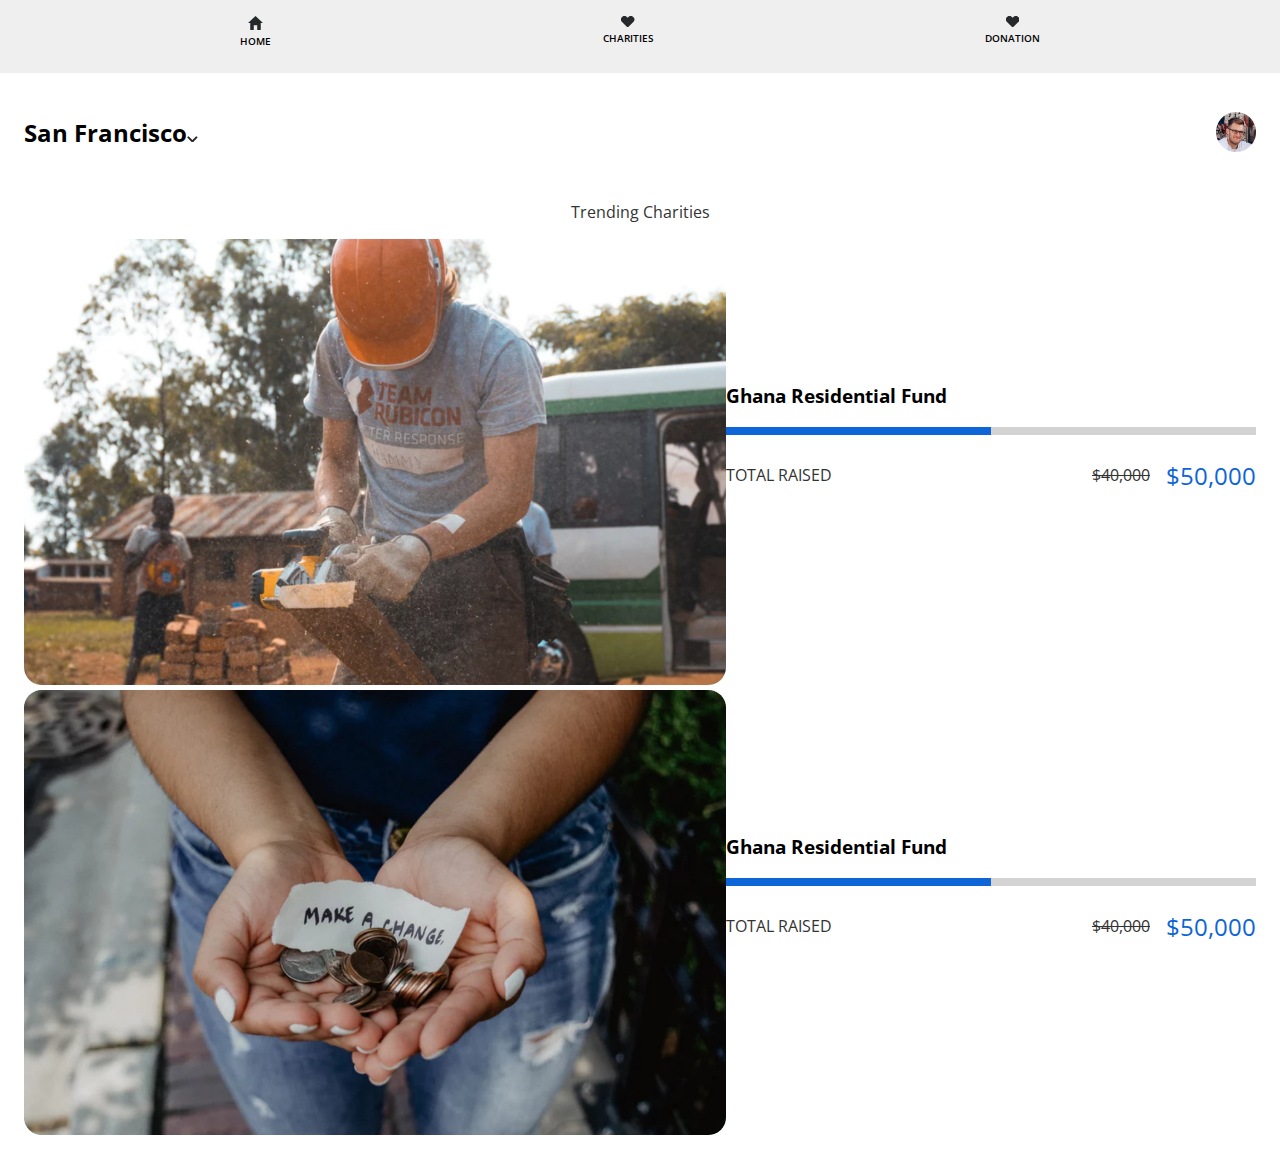
==== charities.html @ c62a20f0 "added charities page" ====
<!DOCTYPE html>
<html lang="en">

<head>
    <meta charset="UTF-8">
    <meta name="viewport" content="width=device-width, initial-scale=1.0">
    <title>Charities</title>
    <link rel="stylesheet"
        href="https://fonts.googleapis.com/css2?family=Material+Symbols+Outlined:opsz,wght,FILL,GRAD@20..48,100..700,0..1,-50..200" />
    <link rel="preconnect" href="https://fonts.googleapis.com">
    <link rel="preconnect" href="https://fonts.googleapis.com">
    <link rel="preconnect" href="https://fonts.gstatic.com" crossorigin>
    <link href="https://fonts.googleapis.com/css2?family=Open+Sans:wght@400;700&display=swap" rel="stylesheet">
    <link rel="stylesheet" href="styles.css">
</head>

<body>
    <!-- SKIP TO MAIN CONTENT -->
    <ul class="skip">
        <li>
            <a href="#main-content" aria-label="Skip to Main Content">
                Skip to Main Content
            </a>
        </li>
    </ul>

    <!-- THIS IS A WRAPPER FOR ALL THE CONTENT IN THIS PAGE -->
    <div class="content">

        <!-- PROFILE PICTURE -->
        <div class="charities-welcome-top" role="complementary">
            <div class="search" role="complementary">
                <h2>San Francisco</h2>
                <svg xmlns="http://www.w3.org/2000/svg" width="10.828" height="6.414" viewBox="0 0 10.828 6.414">
                    <path id="arrow" d="M0,0,4,4,8,0" transform="translate(1.414 1.414)" fill="none" stroke="#27282b"
                        stroke-linecap="round" stroke-linejoin="round" stroke-miterlimit="10" stroke-width="2" />
                </svg>
            </div>

            <div class="pro-pic-charities" itemscope itemtype="https://schema.org/Person">
                <img src="images/pro-pic.png" alt="profile picture" width="40" height="40" aria-label="Profile Picture">
            </div>
        </div>



        <!-- MAIN CONTENT -->
        <div id="main-content" itemscope itemtype="http://schema.org/WebPage">

            <p class="trending" itemprop="mainContentOfPage">Trending Charities</p>

            <!-- FIRST CHARITY -->
            <div class="charities">

                <!-- IMAGE -->
                <a href="donation.html">
                    <picture>
                        <source media="(max-width:769px)" srcset="images/list-1-320.jpg, images/list-1-769.jpg 2x">
                        <source media="(max-width:1920px)" srcset="images/list-1-769.jpg, images/list-1-1280.jpg 2x">
                        <img src="images/list-1-320.jpg" alt="Ghana Residential Fund" width="100% class="charity-img">
                    </picture>
                </a>

                <div class="charity-info">
                    <h3 class="charities-name">Ghana Residential Fund</h3>

                    <!-- PROGRESS BAR -->
                    <div class="container">
                        <div class="progress-bar-container">
                            <div class="progress-bar"></div>
                        </div>
                    </div>

                    <!-- PROGRESS TEXT -->
                    <div class="money-raised">
                        <p class="total">TOTAL RAISED</p>


                        <p class="grey-money"><s>$40,000</s></p>
                        <p class="blue-money">$50,000</p>

                    </div>
                </div>
            </div>

            <!-- SECOND CHARITY -->
            <div class="charities">

                <!-- IMAGE -->
                <picture>
                    <source media="(max-width:769px)" srcset="images/list-2-320.jpg, images/list-2-769.jpg 2x">
                    <source media="(max-width:1920px)" srcset="images/list-2-769.jpg, images/list-2-1280.jpg 2x">
                    <img src="images/list-2-320.jpg" alt="Ghana Residential Fund" width="100% class="charity-img">
                </picture>

                <div class="charity-info">
                    <h3 class="charities-name">Ghana Residential Fund</h3>

                    <!-- PROGRESS BAR -->
                    <div class="container">
                        <div class="progress-bar-container">
                            <div class="progress-bar"></div>
                        </div>
                    </div>

                    <!-- PROGRESS TEXT -->
                    <div class="money-raised">
                        <p class="total">TOTAL RAISED</p>


                        <p class="grey-money"><s>$40,000</s></p>
                        <p class="blue-money">$50,000</p>

                    </div>
                </div>
            </div>

            <!-- NAV BAR -->
            <div class="nav-bar-position">
                <div class="nav-bar" role="menu">

                    <div class="nav-item-home">
                        <svg id="home" xmlns="http://www.w3.org/2000/svg" width="15" height="14" viewBox="0 0 15 14">
                            <a href="index.html" role="menuitem">
                                <path id="home-icon" d="M5.769,14V9.333H9.231V14H12.75V7H15L7.5,0,0,7H2.25v7Z"
                                    fill="#27282b" />
                            </a>

                            <a href="index.html" role="menuitem">
                                <p class="nav-text-home">HOME</p>
                            </a>
                        </svg>
                    </div>

                    <div class="nav-item-charities">
                        <svg xmlns="http://www.w3.org/2000/svg" width="13.335" height="11.333"
                            viewBox="0 0 13.335 11.333">
                            <a href="charities.html" role="menuitem">
                                <path id="charities-icon"
                                    d="M6.668,11.333a.667.667,0,0,1-.473-.193L1.014,5.953A3.488,3.488,0,0,1,5.948,1.02l.72.72.72-.72a3.488,3.488,0,1,1,4.933,4.933L7.141,11.14A.667.667,0,0,1,6.668,11.333Z"
                                    fill="#27282b" />
                            </a>

                            <a href="charities.html" role="menuitem">
                                <p class="nav-text-charities">CHARITIES</p>
                            </a>
                        </svg>
                    </div>

                    <div class="nav-item-donation">
                        <svg xmlns="http://www.w3.org/2000/svg" width="13.335" height="11.333"
                            viewBox="0 0 13.335 11.333">
                            <a href="donation.html" role="menuitem">
                                <path id="donation-icon"
                                    d="M6.668,11.333a.667.667,0,0,1-.473-.193L1.014,5.953A3.488,3.488,0,0,1,5.948,1.02l.72.72.72-.72a3.488,3.488,0,1,1,4.933,4.933L7.141,11.14A.667.667,0,0,1,6.668,11.333Z"
                                    fill="#27282b" />
                            </a>

                            <a href="donation.html" role="menuitem">
                                <p class="nav-text-donation">DONATION</p>
                            </a>
                        </svg>
                    </div>
                </div>
            </div>

        </div>
        </div>
</body>

</html>
---- styles.css ----
/* MOBILE FIRST */

/* STYLING THE SKIP LINK */
.skip {
    margin: 0;
    padding: 0;
    list-style-type: none;
}

.skip a {
    padding: 10px;
    position: absolute;
    top: -50px;
    text-decoration: none;
}

.skip a:focus {
    outline: 5px solid #0D65D8;
    top: 0;
}


/* SETTING THE FONT, MIN-WIDTH & MAX-WIDTH FOR THE WHOLE WEBSITE */
body {
    font-family: "Open Sans", sans-serif;
    font-optical-sizing: auto;
    font-weight: 400;
    font-style: normal;
    font-variation-settings:
        "wdth"100;
    min-width: 320px;
    max-width: 1920px;
}

/* HOMEPAGE */
/* PROFILE PICTURE */
.pro-pic-home {
    display: flex;
    justify-content: right;
    margin-top: 2rem;
    margin-right: 1rem;
}

/* WELCOME MESSAGE AND BUTTONS */
.content {
    padding: 1rem;
}

.welcome-intro {
    margin-top: 2rem;
    line-height: 1.5;
    color: #333333;
    margin-bottom: 2rem;
}

.buttons {
    display: flex;
    justify-content: space-around;
    margin-top: 3rem;
}

.button-profile {
    background-color: #0D65D8;
    color: white;
    border: none;
    padding: 0.8rem 1.5rem 0.8rem 1.5rem;
    align-items: center;
    justify-content: center;
    font-weight: 600;
    border-radius: 8px;
    margin-bottom: 2rem;
    height: 3rem;
}

.button-dismiss {
    background-color: lightgrey;
    border: none;
    padding: 0.8rem 1.5rem 0.8rem 1.5rem;
    align-items: center;
    justify-content: center;
    font-weight: 600;
    border-radius: 8px;
    margin-bottom: 2rem;
    height: 3rem;
}

.button:hover {
    background-color: #0D65D8;
    color: white;
}

/* TRENDING CHARITIES & STYLING THE IMG*/
.trending {
    margin-top: 2rem;
    color: #333333;
}

.charity-img {
    border-radius: 8px;
}

/* PROGRESS BAR & ANIMATION */
.progress-bar-container {
    background-color: lightgrey;
    height: 0.5rem;
}

.progress-bar {
    background-color: #0D65D8;
    height: 0.5rem;
    width: 50%;
    animation-name: progress;
    animation-duration: 3s;
}

@keyframes progress {
    0% {
        width: 0%;
    }

    100% {
        width: 50%
    }
}

/* MONEY RAISED TEXT */
.money-raised {
    display: grid;
    grid-template-columns: repeat(5, 1fr);
    color: #333333;
    margin-bottom: 3rem;
}

.total {
    grid-column: 1/2;
    align-self: center;
}

.grey-money {
    grid-column: 4/5;
    text-align: right;
    align-self: center;
}

.blue-money {
    grid-column: 5/6;
    color: #0D65D8;
    font-size: 1.5rem;
    text-align: right;
    align-self: center;
}

/* MAKE THE NAV BAR STICK TO THE BOTTOM */
.nav-bar-position {
    position: fixed;
    z-index: 100; 
    bottom: 0; 
    left: 0;
    right:0;
    width: 100%;
}

/* NAV BAR */
.nav-bar {
    display: flex;
    background-color: #EFEFEF;
    padding: 1rem 3rem 1rem 3rem;
    justify-content: space-between;
}

/* a {
    display: flex;
    flex-direction: column;
    align-items: center;
    text-decoration: none;
    color: black;
} */

/* HOME */
.nav-item-home {
    display: flex;
    flex-direction: column;
    align-items: center;
}

.nav-item-home:hover #home-icon{fill:#0D65D8;}

.nav-text-home  {
    font-size: 0.6rem;
    font-weight: 600;
    text-align: center;
    margin-top: 0.3rem;
}

.nav-item-home:hover .nav-text-home {color:#0D65D8;}


/* CHARITIES */
.nav-item-charities {
    display: flex;
    flex-direction: column;
    align-items: center;
}

.nav-item-charities:hover #charities-icon{fill:#0D65D8;}

.nav-text-charities  {
    font-size: 0.6rem;
    font-weight: 600;
    text-align: center;
    margin-top: 0.3rem;
}

.nav-item-charities:hover .nav-text-charities {color:#0D65D8;}

/* DONATION */
.nav-item-donation {
    display: flex;
    flex-direction: column;
    align-items: center;
}

.nav-item-donation:hover #donation-icon{fill:#0D65D8;}

.nav-text-donation  {
    font-size: 0.6rem;
    font-weight: 600;
    text-align: center;
    margin-top: 0.3rem;
}

.nav-item-donation:hover .nav-text-donation {color:#0D65D8;}

/* DONATION PAGE */
.top-icons {display: flex;
    align-items: center;
    justify-content: space-between;
    margin-bottom: 1rem;}

/* PROGRESS BAR & ANIMATION */
.progress-bar-end {
    background-color: greenyellow;
    height: 0.5rem;
    width: 100%;
    animation-name: end;
    animation-duration: 2s;
}

@keyframes end {
    0% {
        width: 0%;
        background-color: #0D65D8;
    }

    100% {
        width: 100%;
        background-color: greenyellow;
    }
}

.gree-money {
    color: green;
    font-weight: 800;
    animation-name: text;
    animation-duration: 2s;
}

@keyframes text {
    0% {
        font-size: 0.8rem;
        color: #0D65D8;
    }

    100% {
        font-weight: 800;
        color: green;
    }
}

/* DONATION INFO */
.profile-project {
    display: flex;
    align-items: center;
}

.profile-project-name {
    margin-left: 1rem;
}

.profile-project-text {
    color: #333333;
}

.donation-button {
    display: flex;
    justify-content: center;
    margin-bottom: 5rem;
}

.blue-button {
    background-color: #0D65D8;
    color: white;
    border: none;
    padding: 1rem 3rem 1rem 3rem;
    text-align: center;
    font-weight: 600;
    border-radius: 8px;
    margin-top: 1rem;
    margin-bottom: 1rem;
    text-decoration: none;
}

/* CHARITIES PAGE */
.charities-welcome-top {
    display:flex;
}

.search {display: flex;
align-items: baseline;
flex-grow: 2;}

.pro-pic-charities {
    display: flex;
    justify-content: right;
    align-items: center;
}

/* GET STARTRED PAGE
.splash-heading {
    text-align: center;
    color: #0D65D8;
    margin-bottom: 0;
}

.splash-text {
    text-align: center;
    color: #333333;
    margin-top: 1rem;
    margin-bottom: 3rem;
}

.splash-button {
    display: flex;
    justify-content: center;
    animation-name: roll-in;
    animation-duration: 3s;
    animation-timing-function: ease;
}
/* ANIMATION FOR THE GET STARTED BUTTON
@keyframes roll-in {
    0% {
      opacity: 0;
      transform: translateX(-100%) rotate(-120deg);
    }
    100% {
      opacity: 1;
      transform: translateX(0px) rotate(0deg);
    }
  }

.get-started-button {
    background-color: #0D65D8;
    color: white;
    border: none;
    padding: 0.8rem 4rem 0.8rem 4rem;
    box-shadow: rgba(0, 0, 0, 0.35) 0px 5px 15px;
    text-align: center;
    font-weight: 600;
    border-radius: 8px;
    margin-top: 3rem;
    margin-bottom: 2rem;
}

/* ANIMATION FOR THE GET STARTED PAGE
.splash-top {
    animation-name: roll;
    animation-duration: 2s;
}

.splash-img {
    animation-name: roll;
    animation-duration: 3s;
}

@keyframes roll {
    0% {
        opacity: 0;
        transform: translateY(-80px)
    }

    100% {
        opacity: 1;
        transform: translateY(0px)
    }
} */





/* DESKTOP VERSION */
@media only screen and (min-width: 769px) {

    /* DESKTOP - GET STARTRED PAGE
    .splash-img {
        position: relative;
    }

    .splash-button {
        position: absolute;
        right: 50%;
        left: 50%;
        top: 30%;
    }

    .get-started-button {
        margin: 0;
        padding: 0.8rem 5rem 0.8rem 5rem;
    } */

    /* NAV BAR MOVED TO TOP */
    .content {
        display: flex;
        flex-direction: column;
        margin-top: 5rem;
    }

    /* MAKE NAV BAR STICK TO THE TOP */
    .nav-bar-position{
        position:fixed;
        top:0;
        left:0;
    }

    .nav-bar {
        order: -99;
        margin-bottom: 2rem;
        padding-left: 15rem;
        padding-right: 15rem;
    }

    /* DESKTOP - HOMEPAGE */
    .welcome-top {
        display: flex;
        justify-content: space-around;
    }

    .welcome-text {
        flex-direction: column;
        align-self: center;
        flex-grow: 3;
        margin-left: 2rem;
    }

    .welcome-intro {
        font-size: 0.9rem;
    }

    .buttons {
        gap: 2rem;
    }

    .button {
        padding: 0.5rem 1rem 0.5rem 1rem;
        align-self: center;
    }

    hr {
        width: 100%;
    }

    /* DESKTOP - MAIN CONTENT OF HOMEPAGE */
    .trending {
        text-align: center;
        margin-bottom: 1rem;
    }

    .charities {
        display: grid;
        grid-template-areas:
            "img info info";
        justify-content: center;
        align-items: center;
    }

    .charity-img {
        grid-area: img;
        width: 80%;
        margin-bottom: 2rem;
    }

    .charity-info {
        grid-area: info;
        align-items: center;
    }

    /* DESKTOP - DONATION PAGE */
    .info-project {
        padding-left: 5rem;
        padding-right: 5rem;
    }

    /* DESKTOP - CHARITIES PAGE */
.charities-welcome-top {
    display: flex;
    justify-content: space-around;
}

.search {display: flex;
align-items: baseline;}

.pro-pic-charities {
    display: flex;
    justify-content: right;
    align-items: center;
}
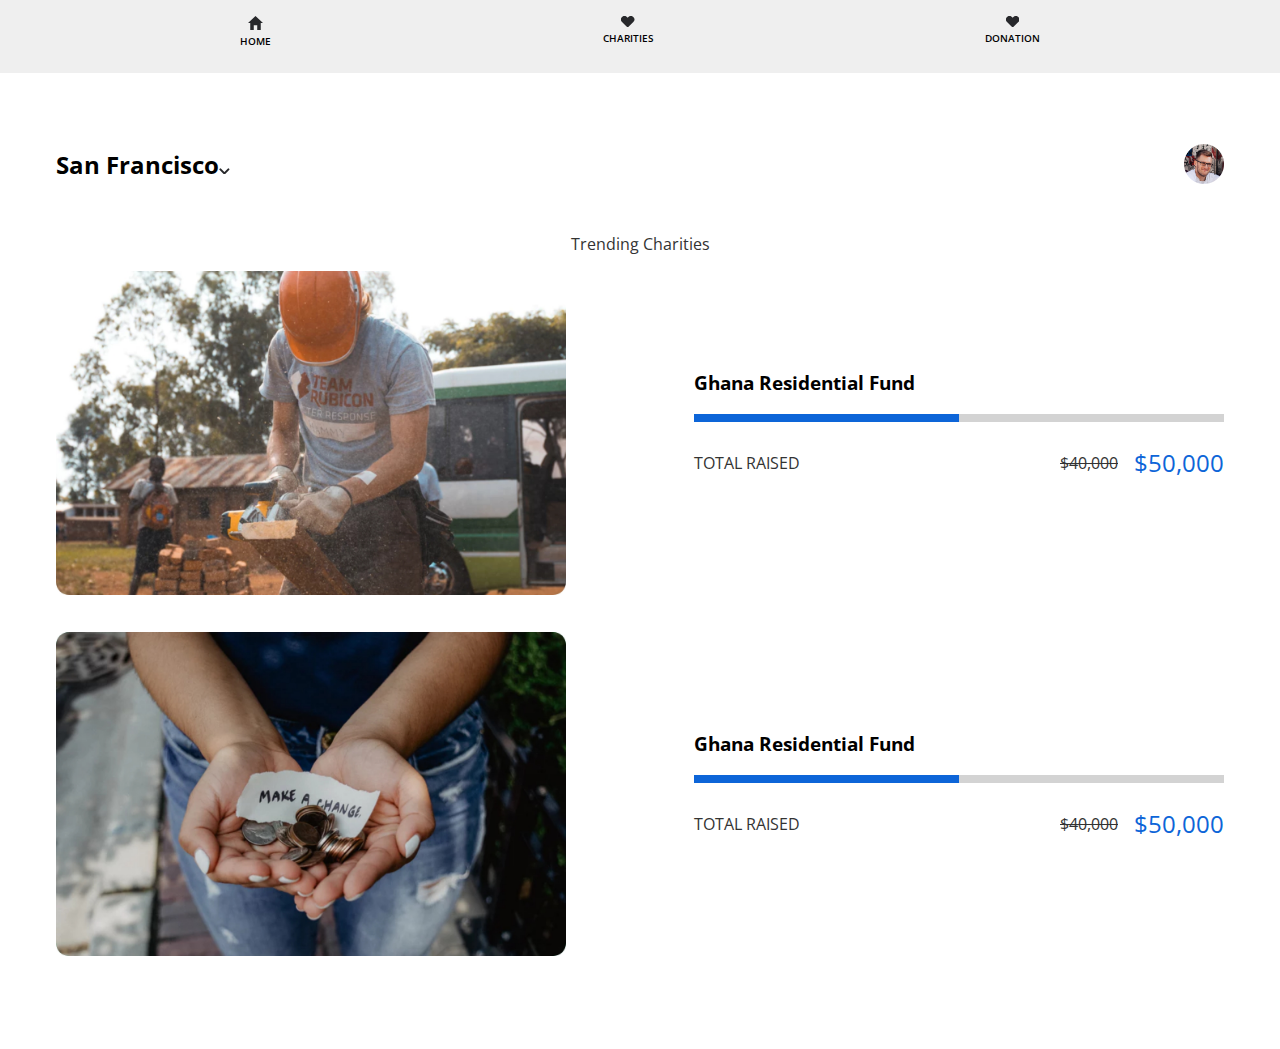
==== commit 138b62f7: "fixed margin" ====
--- a/charities.html
+++ b/charities.html
@@ -57,7 +57,7 @@
                     <picture>
                         <source media="(max-width:769px)" srcset="images/list-1-320.jpg, images/list-1-769.jpg 2x">
                         <source media="(max-width:1920px)" srcset="images/list-1-769.jpg, images/list-1-1280.jpg 2x">
-                        <img src="images/list-1-320.jpg" alt="Ghana Residential Fund" width="100% class="charity-img">
+                        <img src="images/list-1-320.jpg" alt="Ghana Residential Fund" width="100%" class="charity-img">
                     </picture>
                 </a>
 
@@ -90,7 +90,7 @@
                 <picture>
                     <source media="(max-width:769px)" srcset="images/list-2-320.jpg, images/list-2-769.jpg 2x">
                     <source media="(max-width:1920px)" srcset="images/list-2-769.jpg, images/list-2-1280.jpg 2x">
-                    <img src="images/list-2-320.jpg" alt="Ghana Residential Fund" width="100% class="charity-img">
+                    <img src="images/list-2-320.jpg" alt="Ghana Residential Fund" width="100%" class="charity-img">
                 </picture>
 
                 <div class="charity-info">
--- a/styles.css
+++ b/styles.css
@@ -153,10 +153,10 @@
 /* MAKE THE NAV BAR STICK TO THE BOTTOM */
 .nav-bar-position {
     position: fixed;
-    z-index: 100; 
-    bottom: 0; 
+    z-index: 100;
+    bottom: 0;
     left: 0;
-    right:0;
+    right: 0;
     width: 100%;
 }
 
@@ -183,16 +183,20 @@
     align-items: center;
 }
 
-.nav-item-home:hover #home-icon{fill:#0D65D8;}
-
-.nav-text-home  {
+.nav-item-home:hover #home-icon {
+    fill: #0D65D8;
+}
+
+.nav-text-home {
     font-size: 0.6rem;
     font-weight: 600;
     text-align: center;
     margin-top: 0.3rem;
 }
 
-.nav-item-home:hover .nav-text-home {color:#0D65D8;}
+.nav-item-home:hover .nav-text-home {
+    color: #0D65D8;
+}
 
 
 /* CHARITIES */
@@ -202,16 +206,20 @@
     align-items: center;
 }
 
-.nav-item-charities:hover #charities-icon{fill:#0D65D8;}
-
-.nav-text-charities  {
+.nav-item-charities:hover #charities-icon {
+    fill: #0D65D8;
+}
+
+.nav-text-charities {
     font-size: 0.6rem;
     font-weight: 600;
     text-align: center;
     margin-top: 0.3rem;
 }
 
-.nav-item-charities:hover .nav-text-charities {color:#0D65D8;}
+.nav-item-charities:hover .nav-text-charities {
+    color: #0D65D8;
+}
 
 /* DONATION */
 .nav-item-donation {
@@ -220,22 +228,28 @@
     align-items: center;
 }
 
-.nav-item-donation:hover #donation-icon{fill:#0D65D8;}
-
-.nav-text-donation  {
+.nav-item-donation:hover #donation-icon {
+    fill: #0D65D8;
+}
+
+.nav-text-donation {
     font-size: 0.6rem;
     font-weight: 600;
     text-align: center;
     margin-top: 0.3rem;
 }
 
-.nav-item-donation:hover .nav-text-donation {color:#0D65D8;}
+.nav-item-donation:hover .nav-text-donation {
+    color: #0D65D8;
+}
 
 /* DONATION PAGE */
-.top-icons {display: flex;
+.top-icons {
+    display: flex;
     align-items: center;
     justify-content: space-between;
-    margin-bottom: 1rem;}
+    margin-bottom: 1rem;
+}
 
 /* PROGRESS BAR & ANIMATION */
 .progress-bar-end {
@@ -312,88 +326,20 @@
 
 /* CHARITIES PAGE */
 .charities-welcome-top {
-    display:flex;
-}
-
-.search {display: flex;
-align-items: baseline;
-flex-grow: 2;}
+    display: flex;
+}
+
+.search {
+    display: flex;
+    align-items: baseline;
+    flex-grow: 2;
+}
 
 .pro-pic-charities {
     display: flex;
     justify-content: right;
     align-items: center;
 }
-
-/* GET STARTRED PAGE
-.splash-heading {
-    text-align: center;
-    color: #0D65D8;
-    margin-bottom: 0;
-}
-
-.splash-text {
-    text-align: center;
-    color: #333333;
-    margin-top: 1rem;
-    margin-bottom: 3rem;
-}
-
-.splash-button {
-    display: flex;
-    justify-content: center;
-    animation-name: roll-in;
-    animation-duration: 3s;
-    animation-timing-function: ease;
-}
-/* ANIMATION FOR THE GET STARTED BUTTON
-@keyframes roll-in {
-    0% {
-      opacity: 0;
-      transform: translateX(-100%) rotate(-120deg);
-    }
-    100% {
-      opacity: 1;
-      transform: translateX(0px) rotate(0deg);
-    }
-  }
-
-.get-started-button {
-    background-color: #0D65D8;
-    color: white;
-    border: none;
-    padding: 0.8rem 4rem 0.8rem 4rem;
-    box-shadow: rgba(0, 0, 0, 0.35) 0px 5px 15px;
-    text-align: center;
-    font-weight: 600;
-    border-radius: 8px;
-    margin-top: 3rem;
-    margin-bottom: 2rem;
-}
-
-/* ANIMATION FOR THE GET STARTED PAGE
-.splash-top {
-    animation-name: roll;
-    animation-duration: 2s;
-}
-
-.splash-img {
-    animation-name: roll;
-    animation-duration: 3s;
-}
-
-@keyframes roll {
-    0% {
-        opacity: 0;
-        transform: translateY(-80px)
-    }
-
-    100% {
-        opacity: 1;
-        transform: translateY(0px)
-    }
-} */
-
 
 
 
@@ -401,22 +347,10 @@
 /* DESKTOP VERSION */
 @media only screen and (min-width: 769px) {
 
-    /* DESKTOP - GET STARTRED PAGE
-    .splash-img {
-        position: relative;
-    }
-
-    .splash-button {
-        position: absolute;
-        right: 50%;
-        left: 50%;
-        top: 30%;
-    }
-
-    .get-started-button {
-        margin: 0;
-        padding: 0.8rem 5rem 0.8rem 5rem;
-    } */
+    .content {
+        padding: 3rem;
+    }
+
 
     /* NAV BAR MOVED TO TOP */
     .content {
@@ -426,10 +360,10 @@
     }
 
     /* MAKE NAV BAR STICK TO THE TOP */
-    .nav-bar-position{
-        position:fixed;
-        top:0;
-        left:0;
+    .nav-bar-position {
+        position: fixed;
+        top: 0;
+        left: 0;
     }
 
     .nav-bar {
@@ -470,6 +404,8 @@
     }
 
     /* DESKTOP - MAIN CONTENT OF HOMEPAGE */
+
+
     .trending {
         text-align: center;
         margin-bottom: 1rem;
@@ -501,16 +437,12 @@
     }
 
     /* DESKTOP - CHARITIES PAGE */
-.charities-welcome-top {
-    display: flex;
-    justify-content: space-around;
-}
-
-.search {display: flex;
-align-items: baseline;}
-
-.pro-pic-charities {
-    display: flex;
-    justify-content: right;
-    align-items: center;
-}+    .charities-welcome-top {
+        display: flex;
+        justify-content: space-around;
+    }
+
+    .search {
+        display: flex;
+        align-items: baseline;
+    }
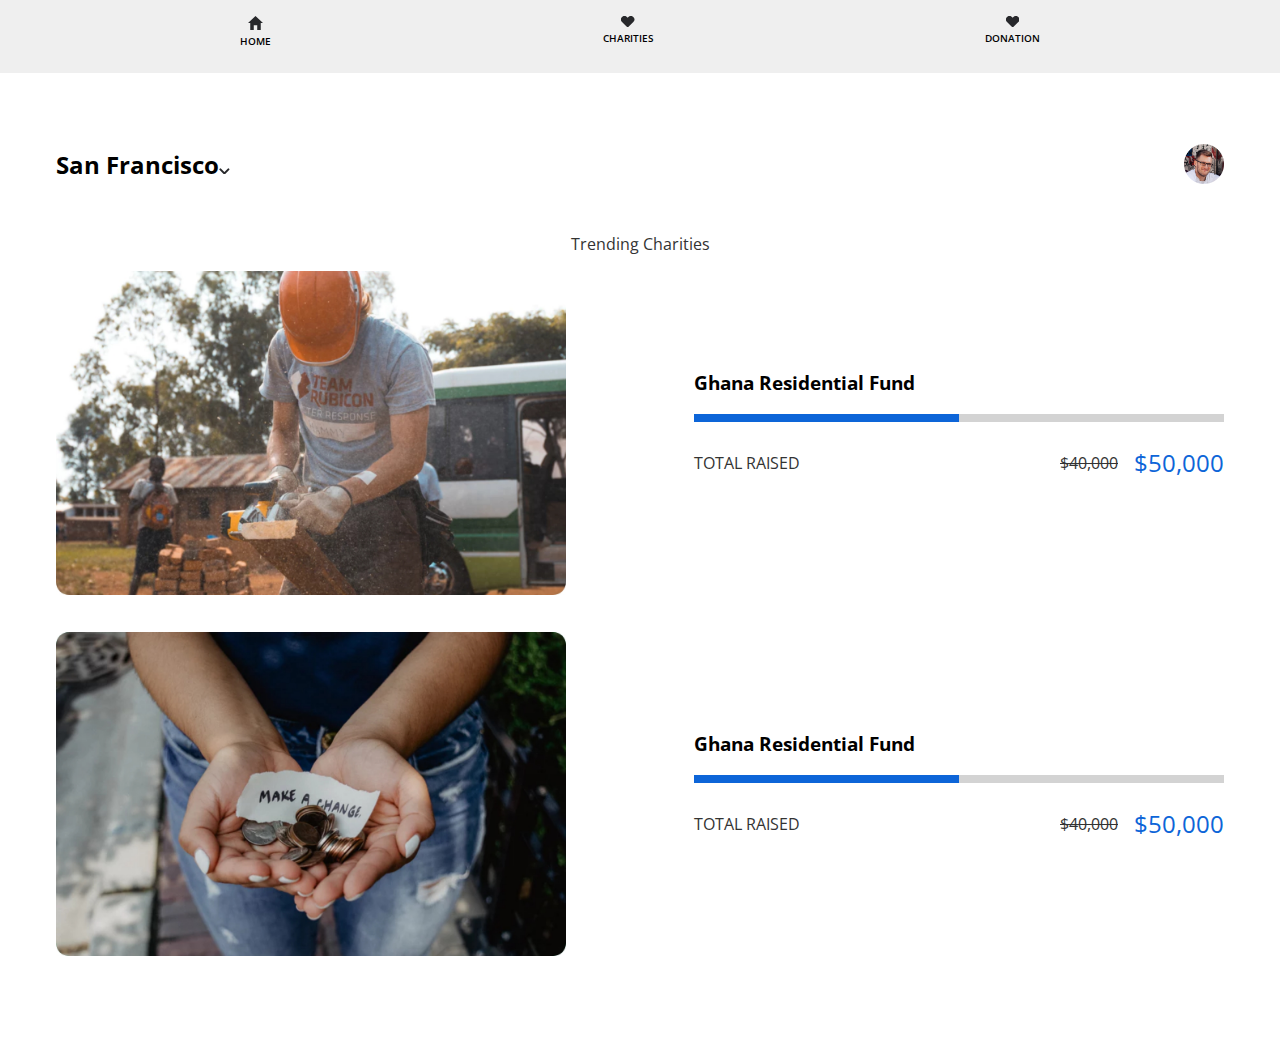
==== commit 21f6f96f: "fixed image width" ====
--- a/charities.html
+++ b/charities.html
@@ -57,7 +57,7 @@
                     <picture>
                         <source media="(max-width:769px)" srcset="images/list-1-320.jpg, images/list-1-769.jpg 2x">
                         <source media="(max-width:1920px)" srcset="images/list-1-769.jpg, images/list-1-1280.jpg 2x">
-                        <img src="images/list-1-320.jpg" alt="Ghana Residential Fund" width="100%" class="charity-img">
+                        <img src="images/list-1-320.jpg" alt="Ghana Residential Fund" width="100%" class="charity-img charity-img-charities">
                     </picture>
                 </a>
 
@@ -90,7 +90,7 @@
                 <picture>
                     <source media="(max-width:769px)" srcset="images/list-2-320.jpg, images/list-2-769.jpg 2x">
                     <source media="(max-width:1920px)" srcset="images/list-2-769.jpg, images/list-2-1280.jpg 2x">
-                    <img src="images/list-2-320.jpg" alt="Ghana Residential Fund" width="100%" class="charity-img">
+                    <img src="images/list-2-320.jpg" alt="Ghana Residential Fund" width="100%" class="charity-img charity-img-charities">
                 </picture>
 
                 <div class="charity-info">
--- a/styles.css
+++ b/styles.css
@@ -89,15 +89,12 @@
     color: white;
 }
 
-/* TRENDING CHARITIES & STYLING THE IMG*/
+/* TRENDING CHARITIES*/
 .trending {
     margin-top: 2rem;
     color: #333333;
 }
-
-.charity-img {
-    border-radius: 8px;
-}
+    
 
 /* PROGRESS BAR & ANIMATION */
 .progress-bar-container {
@@ -425,6 +422,8 @@
         margin-bottom: 2rem;
     }
 
+    .charity-img-charities {width:80%;}
+
     .charity-info {
         grid-area: info;
         align-items: center;
@@ -446,3 +445,4 @@
         display: flex;
         align-items: baseline;
     }
+}